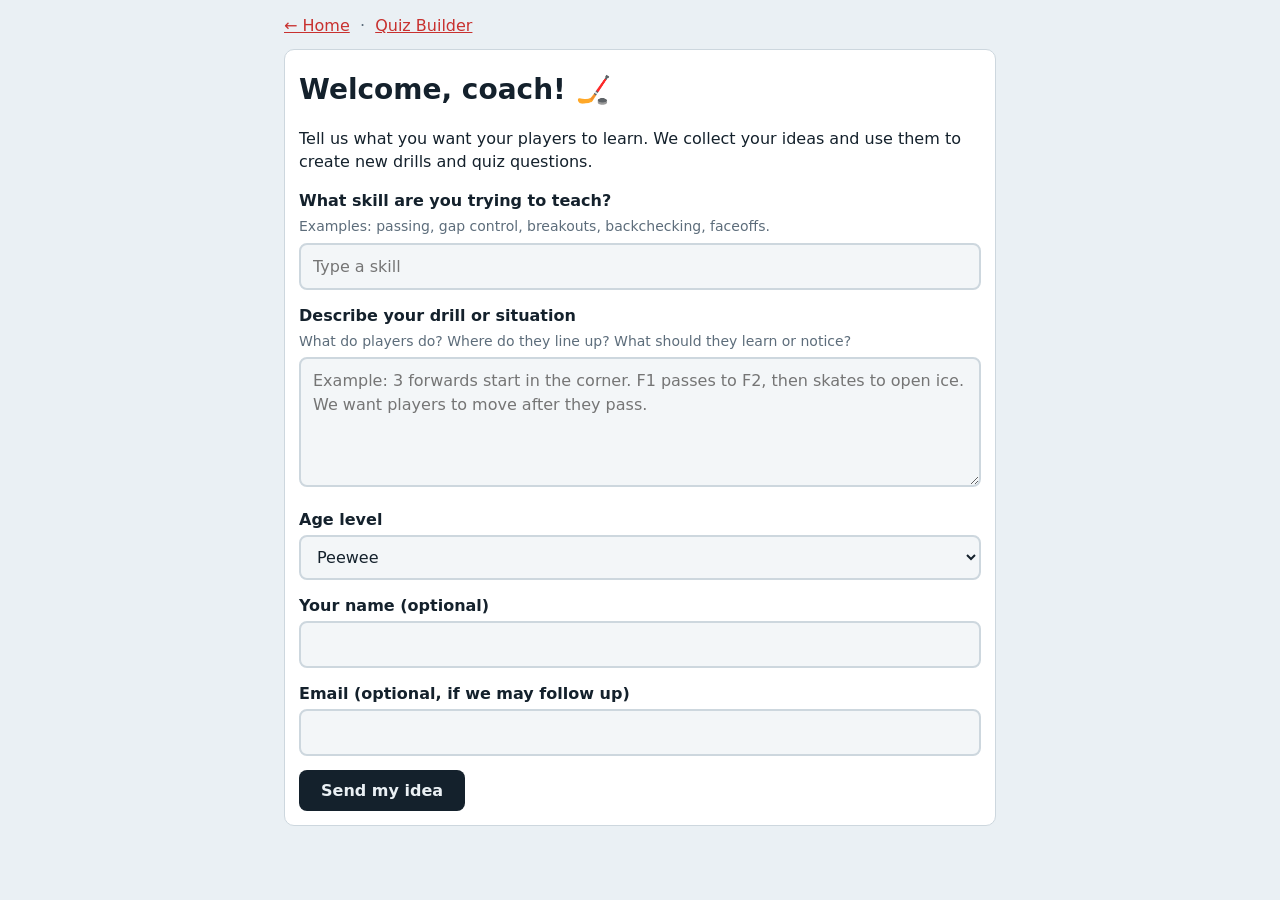
==== admin.html @ 3dc2b596 "Add files via upload" ====
<!DOCTYPE html><html lang="en"><head><meta charset="utf-8"><meta name="viewport" content="width=device-width,initial-scale=1">
<title>Coach Portal</title><link rel="stylesheet" href="style.css"></head><body><div class="wrap">
<p class="sub"><a href="./">&larr; Home</a> &nbsp;&middot;&nbsp; <a href="builder.html">Quiz Builder</a></p>
<div id="box" class="card"><h1>Welcome, coach! &#127954;</h1>
<p>Tell us what you want your players to learn. We collect your ideas and use them to create new drills and quiz questions.</p>
<div class="fld"><label for="skill">What skill are you trying to teach?</label><p class="hint">Examples: passing, gap control, breakouts, backchecking, faceoffs.</p><input type="text" id="skill" list="sk" maxlength="120" placeholder="Type a skill">
<datalist id="sk"><option>Passing and receiving</option><option>Skating and edge work</option><option>Shooting</option><option>Puck protection</option><option>Breakouts</option><option>Forechecking</option><option>Backchecking</option><option>Defensive-zone coverage</option><option>Offensive-zone cycle</option><option>Faceoffs</option><option>Gap control</option><option>Hockey IQ and decision making</option></datalist></div>
<div class="fld"><label for="desc">Describe your drill or situation</label><p class="hint">What do players do? Where do they line up? What should they learn or notice?</p><textarea id="desc" maxlength="3000" placeholder="Example: 3 forwards start in the corner. F1 passes to F2, then skates to open ice. We want players to move after they pass."></textarea></div>
<div class="fld"><label for="lvl">Age level</label><select id="lvl"><option>Peewee</option><option>Mite</option><option>Squirt</option><option>Bantam</option><option>Other</option></select></div>
<div class="fld"><label for="nm">Your name (optional)</label><input type="text" id="nm" autocomplete="name"></div>
<div class="fld"><label for="em">Email (optional, if we may follow up)</label><input type="text" id="em" autocomplete="email" inputmode="email"></div>
<input class="hp" id="website" tabindex="-1" autocomplete="off" aria-hidden="true">
<div id="msg" role="status"></div><button id="go">Send my idea</button></div></div>
<script>
const $=id=>document.getElementById(id),esc=s=>String(s).replace(/[&<>"]/g,c=>({'&':'&amp;','<':'&lt;','>':'&gt;','"':'&quot;'}[c]));
let endpoint='';fetch('quiz.json',{cache:'no-store'}).then(r=>r.json()).then(q=>endpoint=q.endpoint||'').catch(()=>{});
$('go').onclick=async()=>{const m=$('msg'),skill=$('skill').value.trim(),desc=$('desc').value.trim();
 if(!skill||!desc){m.innerHTML='<p class="err">Please fill in the skill and the description.</p>';return}
 if($('website').value)return;
 if(!endpoint){m.innerHTML='<p class="err">The portal is not connected to the spreadsheet yet. Tell the site owner.</p>';return}
 $('go').disabled=true;$('go').textContent='Sending…';
 try{await fetch(endpoint,{method:'POST',mode:'no-cors',headers:{'Content-Type':'text/plain;charset=utf-8'},body:JSON.stringify({type:'suggestion',submitted:new Date().toISOString(),skill,description:desc,level:$('lvl').value,name:$('nm').value.trim(),email:$('em').value.trim()})});
  $('box').innerHTML=`<h1>Thank you${$('nm').value.trim()?', '+esc($('nm').value.trim()):''}!</h1><p>Your idea about <b>${esc(skill)}</b> was saved. We will use it to build new drills and quiz questions.</p><button onclick="location.reload()">Send another idea</button>`}
 catch(e){$('go').disabled=false;$('go').textContent='Send my idea';m.innerHTML='<p class="err">Could not send. Check your connection and try again.</p>'}};
</script></body></html>
---- style.css ----
:root{--bg:#eaf0f4;--card:#fff;--ink:#14212c;--mut:#5d6d7b;--line:#cdd7de;--acc:#c8312f;--ok:#12794a;--btn:#f3f6f8}
@media (prefers-color-scheme:dark){:root{--bg:#0e161d;--card:#16212b;--ink:#e6edf2;--mut:#93a4b3;--line:#2a3945;--ok:#5fd39a;--btn:#1f2d39}}
*{box-sizing:border-box}body{margin:0;background:var(--bg);color:var(--ink);font:16px/1.45 system-ui,Arial,sans-serif}
.wrap{max-width:740px;margin:0 auto;padding:14px}h1{font-size:28px;margin:6px 0 2px}.sub{color:var(--mut);margin:0 0 10px}
.card{background:var(--card);border:1px solid var(--line);border-radius:10px;padding:14px;margin:12px 0}
.tag{display:inline-block;font-size:12px;font-weight:700;letter-spacing:.05em;text-transform:uppercase;color:#fff;background:var(--acc);padding:1px 8px;border-radius:4px}
.q{font-size:18px;font-weight:500;margin:8px 0}svg.rk{width:100%;max-width:420px;display:block;margin:6px auto;border-radius:6px}.cap{color:var(--mut);font-size:13px;text-align:center;margin:0 0 8px}
label.opt{display:flex;gap:10px;align-items:flex-start;margin:7px 0;padding:10px 12px;background:var(--btn);border:2px solid var(--line);border-radius:8px;cursor:pointer}
label.opt:has(input:checked){border-color:var(--acc)}label.opt input{margin-top:4px;width:18px;height:18px;accent-color:var(--acc)}
input[type=text],select{font:inherit;color:var(--ink);background:var(--btn);border:2px solid var(--line);border-radius:8px;padding:10px 12px;width:100%}
button{font:700 16px system-ui,Arial,sans-serif;background:var(--ink);color:var(--bg);border:0;border-radius:8px;padding:11px 22px;cursor:pointer}button:disabled{opacity:.5}
button.alt{background:var(--btn);color:var(--ink);border:2px solid var(--line)}.msg{padding:10px 12px;border-radius:8px;background:var(--btn);margin:10px 0}.err{color:#a82424;font-weight:600}
button:focus-visible,input:focus-visible{outline:3px solid var(--acc);outline-offset:2px}
.bar{position:sticky;top:0;background:var(--bg);padding:8px 0;z-index:2;font-weight:600}
/* ---- landing + admin ---- */
a{color:var(--acc)}
.hero{background:linear-gradient(160deg,#14212c,#1d3347);color:#fff;text-align:center;padding:28px 14px 22px}
.hero h1{font-size:clamp(30px,7vw,46px);margin:8px 0 4px;letter-spacing:.01em}.hero p{margin:0 auto;max-width:520px;color:#c8d6e0}
.hero svg.art{width:100%;max-width:520px;display:block;margin:14px auto 0}
.choices{display:grid;grid-template-columns:repeat(auto-fit,minmax(260px,1fr));gap:14px;max-width:820px;margin:18px auto;padding:0 14px}
.big{display:flex;flex-direction:column;gap:8px;align-items:flex-start;text-decoration:none;color:var(--ink);background:var(--card);border:2px solid var(--line);border-radius:12px;padding:18px}
.big:hover,.big:focus-visible{border-color:var(--acc)}.big b{font-size:22px}.big span{color:var(--mut)}.big i{font-style:normal;font-weight:700;color:#fff;background:var(--acc);border-radius:8px;padding:8px 16px;margin-top:4px}
.big svg{width:44px;height:44px}
textarea{font:inherit;color:var(--ink);background:var(--btn);border:2px solid var(--line);border-radius:8px;padding:10px 12px;width:100%;min-height:130px;resize:vertical}
.fld{margin:14px 0}.fld>label{display:block;font-weight:700;margin-bottom:4px}.hint{color:var(--mut);font-size:14px;margin:0 0 6px}
.hp{position:absolute;left:-9999px}
foot,footer{display:block;text-align:center;color:var(--mut);font-size:13px;padding:16px}
@media (prefers-reduced-motion:reduce){.hero svg animateMotion{display:none}}
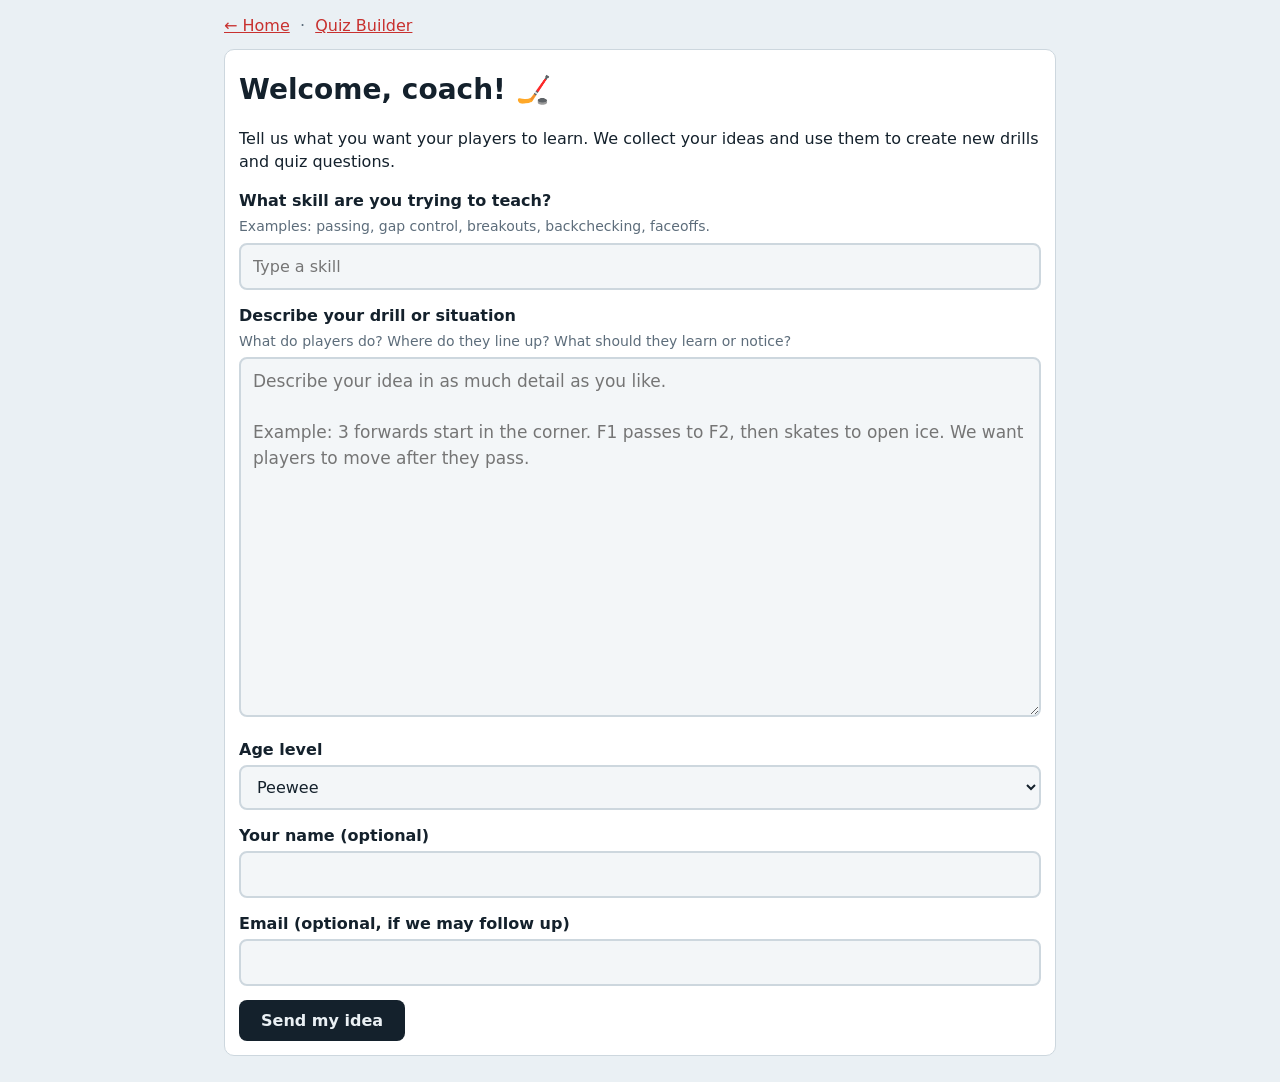
==== commit 7341d61a: "Add files via upload" ====
--- a/admin.html
+++ b/admin.html
@@ -1,11 +1,11 @@
 <!DOCTYPE html><html lang="en"><head><meta charset="utf-8"><meta name="viewport" content="width=device-width,initial-scale=1">
-<title>Coach Portal</title><link rel="stylesheet" href="style.css"></head><body><div class="wrap">
+<title>Coach Portal</title><link rel="stylesheet" href="style.css"><style>.wrap{max-width:860px}textarea#desc{min-height:min(360px,50dvh);font-size:17px;line-height:1.5}</style></head><body><div class="wrap">
 <p class="sub"><a href="./">&larr; Home</a> &nbsp;&middot;&nbsp; <a href="builder.html">Quiz Builder</a></p>
 <div id="box" class="card"><h1>Welcome, coach! &#127954;</h1>
 <p>Tell us what you want your players to learn. We collect your ideas and use them to create new drills and quiz questions.</p>
 <div class="fld"><label for="skill">What skill are you trying to teach?</label><p class="hint">Examples: passing, gap control, breakouts, backchecking, faceoffs.</p><input type="text" id="skill" list="sk" maxlength="120" placeholder="Type a skill">
 <datalist id="sk"><option>Passing and receiving</option><option>Skating and edge work</option><option>Shooting</option><option>Puck protection</option><option>Breakouts</option><option>Forechecking</option><option>Backchecking</option><option>Defensive-zone coverage</option><option>Offensive-zone cycle</option><option>Faceoffs</option><option>Gap control</option><option>Hockey IQ and decision making</option></datalist></div>
-<div class="fld"><label for="desc">Describe your drill or situation</label><p class="hint">What do players do? Where do they line up? What should they learn or notice?</p><textarea id="desc" maxlength="3000" placeholder="Example: 3 forwards start in the corner. F1 passes to F2, then skates to open ice. We want players to move after they pass."></textarea></div>
+<div class="fld"><label for="desc">Describe your drill or situation</label><p class="hint">What do players do? Where do they line up? What should they learn or notice?</p><textarea id="desc" maxlength="3000" rows="12" placeholder="Describe your idea in as much detail as you like.&#10;&#10;Example: 3 forwards start in the corner. F1 passes to F2, then skates to open ice. We want players to move after they pass."></textarea></div>
 <div class="fld"><label for="lvl">Age level</label><select id="lvl"><option>Peewee</option><option>Mite</option><option>Squirt</option><option>Bantam</option><option>Other</option></select></div>
 <div class="fld"><label for="nm">Your name (optional)</label><input type="text" id="nm" autocomplete="name"></div>
 <div class="fld"><label for="em">Email (optional, if we may follow up)</label><input type="text" id="em" autocomplete="email" inputmode="email"></div>
